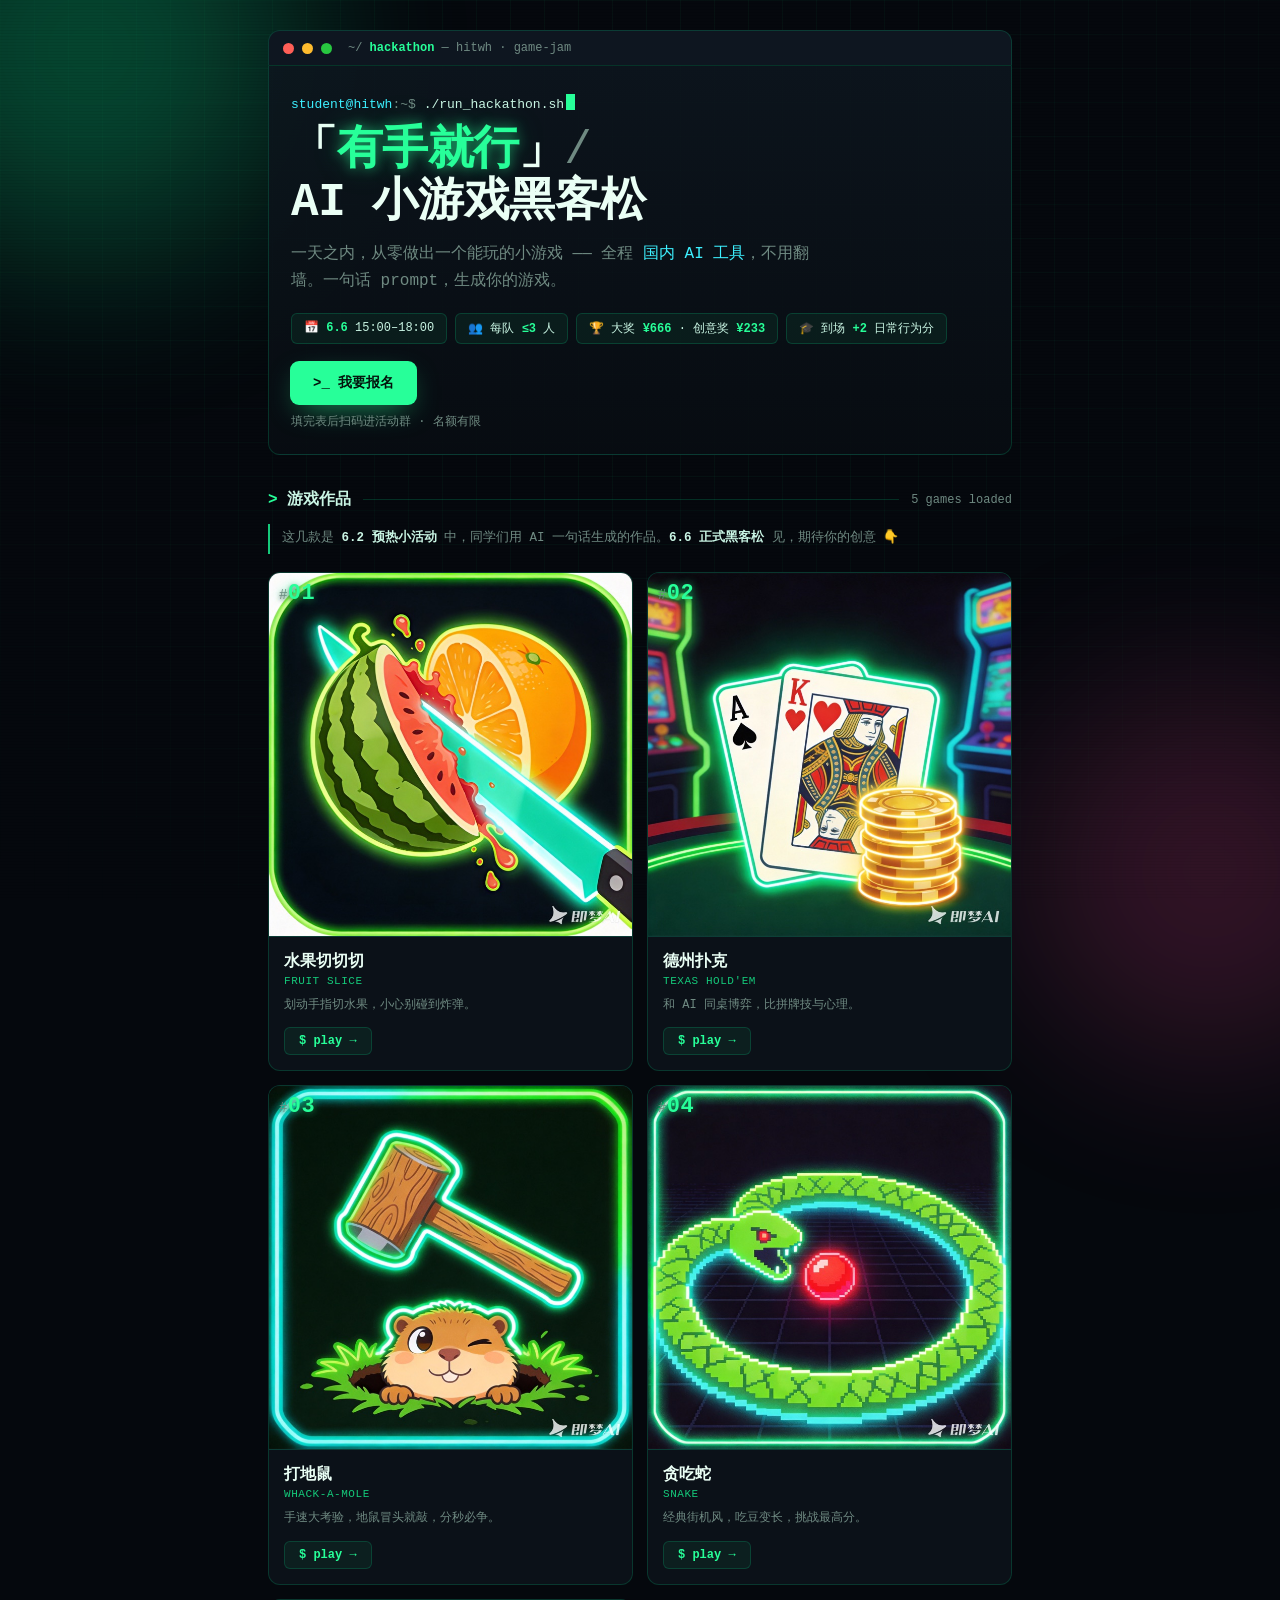
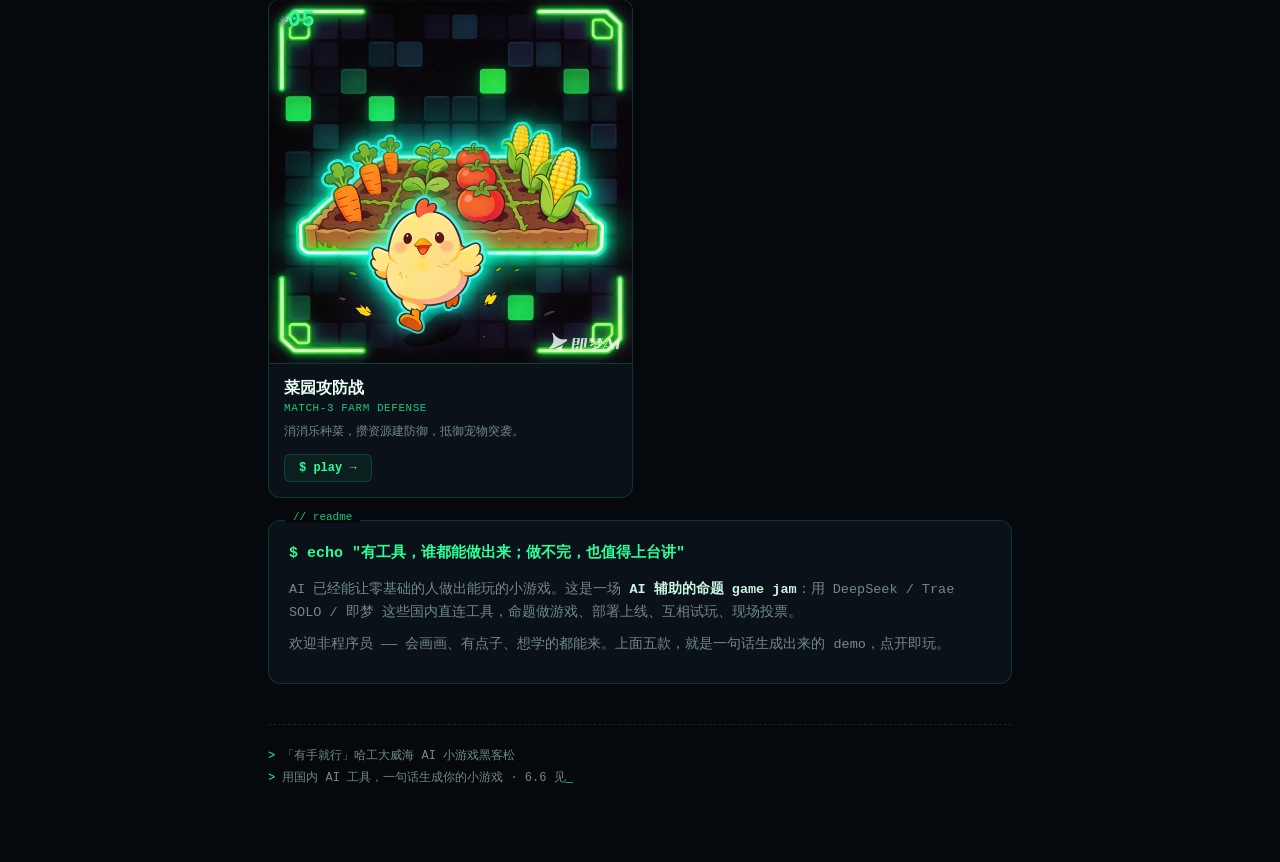
==== index.html @ 5b6db049 "有手就行 AI 小游戏黑客松 · 5 款作品导航页" ====
<!DOCTYPE html>
<html lang="zh-CN">
<head>
<meta charset="UTF-8">
<meta name="viewport" content="width=device-width, initial-scale=1.0, viewport-fit=cover">
<title>有手就行 · AI 小游戏黑客松</title>
<style>
  :root{
    --bg:#05080d;
    --panel:#0b1118;
    --panel-2:#0e1620;
    --line:rgba(0,255,160,.16);
    --green:#27ff99;
    --green-dim:#15c97a;
    --cyan:#3df0ff;
    --ink:#c9f5e4;
    --ink-soft:#6f8a82;
    --mono:"SF Mono",ui-monospace,"JetBrains Mono","Fira Code",Menlo,Consolas,"PingFang SC",monospace;
  }
  *{box-sizing:border-box;-webkit-tap-highlight-color:transparent}
  html,body{margin:0;padding:0}
  body{
    font-family:var(--mono);
    color:var(--ink);
    background:var(--bg);
    min-height:100vh;
    overflow-x:hidden;
    position:relative;
  }
  body::before{
    content:"";position:fixed;inset:0;z-index:0;pointer-events:none;
    background-image:
      linear-gradient(rgba(39,255,153,.05) 1px,transparent 1px),
      linear-gradient(90deg,rgba(39,255,153,.05) 1px,transparent 1px);
    background-size:34px 34px;
    mask-image:radial-gradient(circle at 50% 25%,#000 0%,rgba(0,0,0,.35) 70%,transparent 100%);
  }
  body::after{
    content:"";position:fixed;inset:0;z-index:0;pointer-events:none;
    background:repeating-linear-gradient(0deg,rgba(0,0,0,0) 0px,rgba(0,0,0,0) 2px,rgba(0,0,0,.18) 3px);
    opacity:.5;
  }
  .glow{position:fixed;border-radius:50%;filter:blur(90px);opacity:.25;z-index:0;pointer-events:none}
  .glow.g1{width:420px;height:420px;background:#0bff9a;top:-160px;left:-120px}
  .glow.g2{width:380px;height:380px;background:#ff4d9d;bottom:-160px;right:-120px;opacity:.18}

  .wrap{position:relative;z-index:1;max-width:780px;margin:0 auto;padding:30px 18px 70px}

  .term-top{
    display:flex;align-items:center;gap:8px;
    border:1px solid var(--line);border-bottom:none;
    background:var(--panel-2);border-radius:12px 12px 0 0;
    padding:10px 14px;font-size:12px;color:var(--ink-soft);
  }
  .dot{width:11px;height:11px;border-radius:50%}
  .dot.r{background:#ff5f57}.dot.y{background:#febc2e}.dot.g{background:#28c840}
  .term-top .path{margin-left:8px}
  .term-top .path b{color:var(--green)}

  header{
    border:1px solid var(--line);border-radius:0 0 12px 12px;
    background:linear-gradient(180deg,rgba(13,22,30,.9),rgba(8,13,18,.9));
    padding:28px 22px 24px;
  }
  .prompt{color:var(--ink-soft);font-size:13px;margin-bottom:14px}
  .prompt .u{color:var(--cyan)}
  .prompt .cmd{color:var(--ink)}
  .cursor{display:inline-block;width:9px;height:16px;background:var(--green);
    margin-left:2px;vertical-align:-2px;animation:blink 1s steps(1) infinite}
  @keyframes blink{50%{opacity:0}}

  h1{
    margin:.1em 0;font-size:clamp(26px,7.2vw,46px);line-height:1.12;font-weight:800;
    color:#eafff5;letter-spacing:-.01em;
  }
  h1 .em{color:var(--green);text-shadow:0 0 12px rgba(39,255,153,.55),0 0 30px rgba(39,255,153,.25)}
  h1 .br{color:var(--ink-soft);font-weight:400}
  .sub{font-size:clamp(13px,3.4vw,16px);color:var(--ink-soft);margin:12px 0 0;max-width:34em;line-height:1.7}
  .sub .hl{color:var(--cyan)}
  .meta-row{display:flex;flex-wrap:wrap;gap:8px;margin-top:18px}
  .chip{font-size:12px;color:var(--ink);background:rgba(39,255,153,.06);
    border:1px solid var(--line);padding:6px 12px;border-radius:6px}
  .chip b{color:var(--green)}

  /* signup CTA */
  .cta{
    display:inline-flex;align-items:center;gap:8px;margin-top:18px;text-decoration:none;
    font-size:14px;font-weight:800;color:#04130c;
    background:var(--green);padding:12px 22px;border-radius:8px;
    box-shadow:0 0 0 1px var(--green),0 10px 30px -10px rgba(39,255,153,.7);
    transition:transform .14s ease,box-shadow .14s ease;
  }
  .cta:active{transform:scale(.97)}
  .cta:hover{box-shadow:0 0 0 1px var(--green),0 14px 38px -10px rgba(39,255,153,.9)}
  .cta .arr{font-weight:900}
  .cta-note{margin-top:9px;font-size:12px;color:var(--ink-soft)}

  .note{
    margin-top:14px;font-size:12.5px;color:var(--ink-soft);line-height:1.7;
    border-left:2px solid var(--green-dim);padding:4px 0 4px 12px;
  }
  .note b{color:var(--ink)}

  .sect{display:flex;align-items:center;gap:12px;margin:34px 0 4px}
  .sect h2{margin:0;font-size:16px;color:var(--ink);font-weight:700;white-space:nowrap}
  .sect h2 .c{color:var(--green)}
  .sect .ln{flex:1;height:1px;background:var(--line)}
  .sect .n{font-size:12px;color:var(--ink-soft)}

  .grid{display:grid;grid-template-columns:repeat(2,1fr);gap:14px;margin-top:18px}

  .game{
    position:relative;display:flex;flex-direction:column;text-decoration:none;
    color:var(--ink);background:var(--panel);overflow:hidden;
    border:1px solid var(--line);border-radius:12px;
    transition:transform .16s ease,border-color .16s ease,box-shadow .16s ease;
  }
  .game:active{transform:scale(.975)}
  .game:hover{transform:translateY(-3px);border-color:var(--green);
    box-shadow:0 0 0 1px var(--green),0 16px 40px -18px rgba(39,255,153,.5)}

  /* cover image area — emoji fallback shows if image missing/failed */
  .cover{
    position:relative;width:100%;overflow:hidden;
    background:radial-gradient(circle at 50% 40%,rgba(39,255,153,.10),rgba(8,13,18,0) 70%),var(--panel-2);
    border-bottom:1px solid var(--line);
  }
  .cover::before{content:"";display:block;padding-top:100%} /* 强制 1:1 正方形 */
  .cover img{position:absolute;inset:0;width:100%;height:100%;object-fit:cover;z-index:1}
  .cover .ico{position:absolute;inset:0;display:flex;align-items:center;justify-content:center;
    font-size:56px;filter:drop-shadow(0 0 14px rgba(39,255,153,.4));z-index:0}
  .num{
    position:absolute;top:8px;left:10px;z-index:2;
    font-size:22px;font-weight:800;color:var(--green);
    text-shadow:0 0 8px rgba(39,255,153,.7),0 2px 4px rgba(0,0,0,.6);
    letter-spacing:.02em;
  }
  .num .h{color:var(--ink-soft);font-weight:400;font-size:14px}

  .body{padding:14px 15px 15px;display:flex;flex-direction:column;flex:1}
  .game h3{margin:0;font-size:16px;font-weight:800;color:#eafff5}
  .game .en{font-size:11px;color:var(--green-dim);margin-top:3px;letter-spacing:.05em;text-transform:uppercase}
  .game .desc{font-size:12px;color:var(--ink-soft);margin-top:9px;line-height:1.55;flex:1}
  .game .play{
    margin-top:13px;align-self:flex-start;font-size:12px;font-weight:700;
    color:var(--green);padding:6px 14px;border-radius:6px;
    border:1px solid var(--line);background:rgba(39,255,153,.06);
    transition:background .16s,color .16s;
  }
  .game:hover .play{background:var(--green);color:#04130c}

  .intro{
    margin-top:22px;border:1px solid var(--line);border-radius:12px;
    background:var(--panel);padding:20px 20px 18px;position:relative;
  }
  .intro::before{content:"// readme";position:absolute;top:-10px;left:16px;
    background:var(--bg);padding:0 8px;font-size:11px;color:var(--green-dim)}
  .intro .slogan{color:var(--green);font-weight:700;font-size:15px;margin:0 0 10px}
  .intro p{margin:8px 0;color:var(--ink-soft);font-size:13.5px;line-height:1.75}
  .intro b{color:var(--ink)}

  footer{margin-top:40px;border-top:1px dashed var(--line);padding-top:20px;
    font-size:12px;color:var(--ink-soft);line-height:1.9}
  footer .hl{color:var(--green)}
  footer .blink{animation:blink 1.1s steps(1) infinite;color:var(--green)}
</style>
</head>
<body>
  <div class="glow g1"></div><div class="glow g2"></div>

  <div class="wrap">
    <div class="term-top">
      <span class="dot r"></span><span class="dot y"></span><span class="dot g"></span>
      <span class="path">~/ <b>hackathon</b> — hitwh · game-jam</span>
    </div>

    <header>
      <div class="prompt"><span class="u">student@hitwh</span>:~$ <span class="cmd">./run_hackathon.sh</span><span class="cursor"></span></div>
      <h1>「<span class="em">有手就行</span>」<span class="br">/</span><br>AI 小游戏黑客松</h1>
      <p class="sub">一天之内，从零做出一个能玩的小游戏 —— 全程 <span class="hl">国内 AI 工具</span>，不用翻墙。一句话 prompt，生成你的游戏。</p>
      <div class="meta-row">
        <span class="chip">📅 <b>6.6</b> 15:00–18:00</span>
        <span class="chip">👥 每队 <b>≤3</b> 人</span>
        <span class="chip">🏆 大奖 <b>¥666</b> · 创意奖 <b>¥233</b></span>
        <span class="chip">🎓 到场 <b>+2</b> 日常行为分</span>
      </div>
      <a class="cta" href="https://my.feishu.cn/share/base/form/shrcnCNdy2OO7LgJkM5HDnwHRce" target="_blank" rel="noopener">
        <span class="arr">&gt;_</span> 我要报名
      </a>
      <div class="cta-note">填完表后扫码进活动群 · 名额有限</div>
    </header>

    <div class="sect">
      <h2><span class="c">&gt;</span> 游戏作品</h2>
      <div class="ln"></div>
      <span class="n">5 games loaded</span>
    </div>

    <div class="note">这几款是 <b>6.2 预热小活动</b> 中，同学们用 AI 一句话生成的作品。<b>6.6 正式黑客松</b> 见，期待你的创意 👇</div>

    <div class="grid">
      <a class="game" href="水果忍者.html">
        <div class="cover"><span class="num"><span class="h">#</span>01</span><span class="ico">🍉</span><img src="cover/01.jpg" alt="" loading="lazy" onerror="this.remove()"></div>
        <div class="body">
          <h3>水果切切切</h3><div class="en">Fruit Slice</div>
          <div class="desc">划动手指切水果，小心别碰到炸弹。</div>
          <span class="play">$ play →</span>
        </div>
      </a>

      <a class="game" href="德州扑克.html">
        <div class="cover"><span class="num"><span class="h">#</span>02</span><span class="ico">🃏</span><img src="cover/02.jpg" alt="" loading="lazy" onerror="this.remove()"></div>
        <div class="body">
          <h3>德州扑克</h3><div class="en">Texas Hold'em</div>
          <div class="desc">和 AI 同桌博弈，比拼牌技与心理。</div>
          <span class="play">$ play →</span>
        </div>
      </a>

      <a class="game" href="打地鼠.html">
        <div class="cover"><span class="num"><span class="h">#</span>03</span><span class="ico">🔨</span><img src="cover/03.jpg" alt="" loading="lazy" onerror="this.remove()"></div>
        <div class="body">
          <h3>打地鼠</h3><div class="en">Whack-a-Mole</div>
          <div class="desc">手速大考验，地鼠冒头就敲，分秒必争。</div>
          <span class="play">$ play →</span>
        </div>
      </a>

      <a class="game" href="贪吃蛇.html">
        <div class="cover"><span class="num"><span class="h">#</span>04</span><span class="ico">🐍</span><img src="cover/04.jpg" alt="" loading="lazy" onerror="this.remove()"></div>
        <div class="body">
          <h3>贪吃蛇</h3><div class="en">Snake</div>
          <div class="desc">经典街机风，吃豆变长，挑战最高分。</div>
          <span class="play">$ play →</span>
        </div>
      </a>

      <a class="game" href="种菜消消乐.html">
        <div class="cover"><span class="num"><span class="h">#</span>05</span><span class="ico">🥕</span><img src="cover/05.jpg" alt="" loading="lazy" onerror="this.remove()"></div>
        <div class="body">
          <h3>菜园攻防战</h3><div class="en">Match-3 Farm Defense</div>
          <div class="desc">消消乐种菜，攒资源建防御，抵御宠物突袭。</div>
          <span class="play">$ play →</span>
        </div>
      </a>
    </div>

    <div class="intro">
      <p class="slogan">$ echo "有工具，谁都能做出来；做不完，也值得上台讲"</p>
      <p>AI 已经能让零基础的人做出能玩的小游戏。这是一场 <b>AI 辅助的命题 game jam</b>：用 DeepSeek / Trae SOLO / 即梦 这些国内直连工具，命题做游戏、部署上线、互相试玩、现场投票。</p>
      <p>欢迎非程序员 —— 会画画、有点子、想学的都能来。上面五款，就是一句话生成出来的 demo，点开即玩。</p>
    </div>

    <footer>
      <div><span class="hl">&gt;</span> 「有手就行」哈工大威海 AI 小游戏黑客松</div>
      <div><span class="hl">&gt;</span> 用国内 AI 工具，一句话生成你的小游戏 · 6.6 见<span class="blink">_</span></div>
    </footer>
  </div>
</body>
</html>
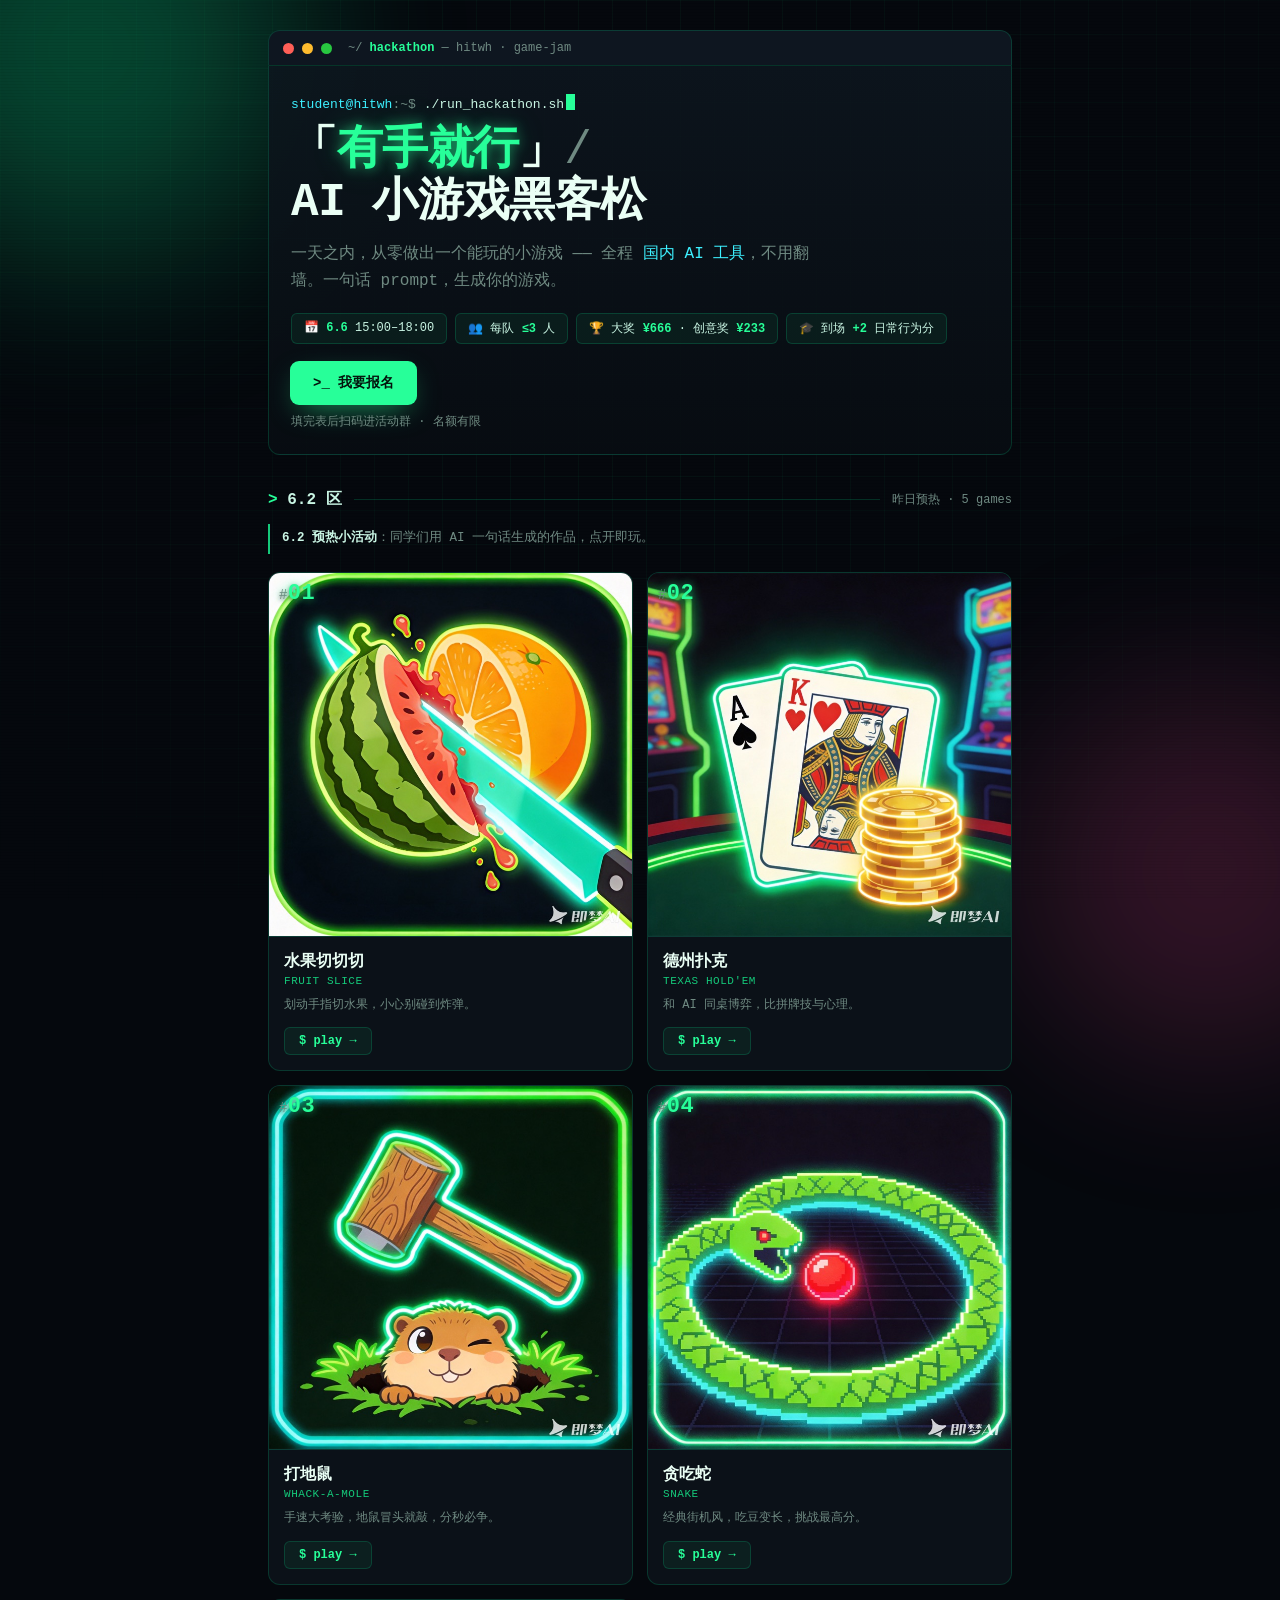
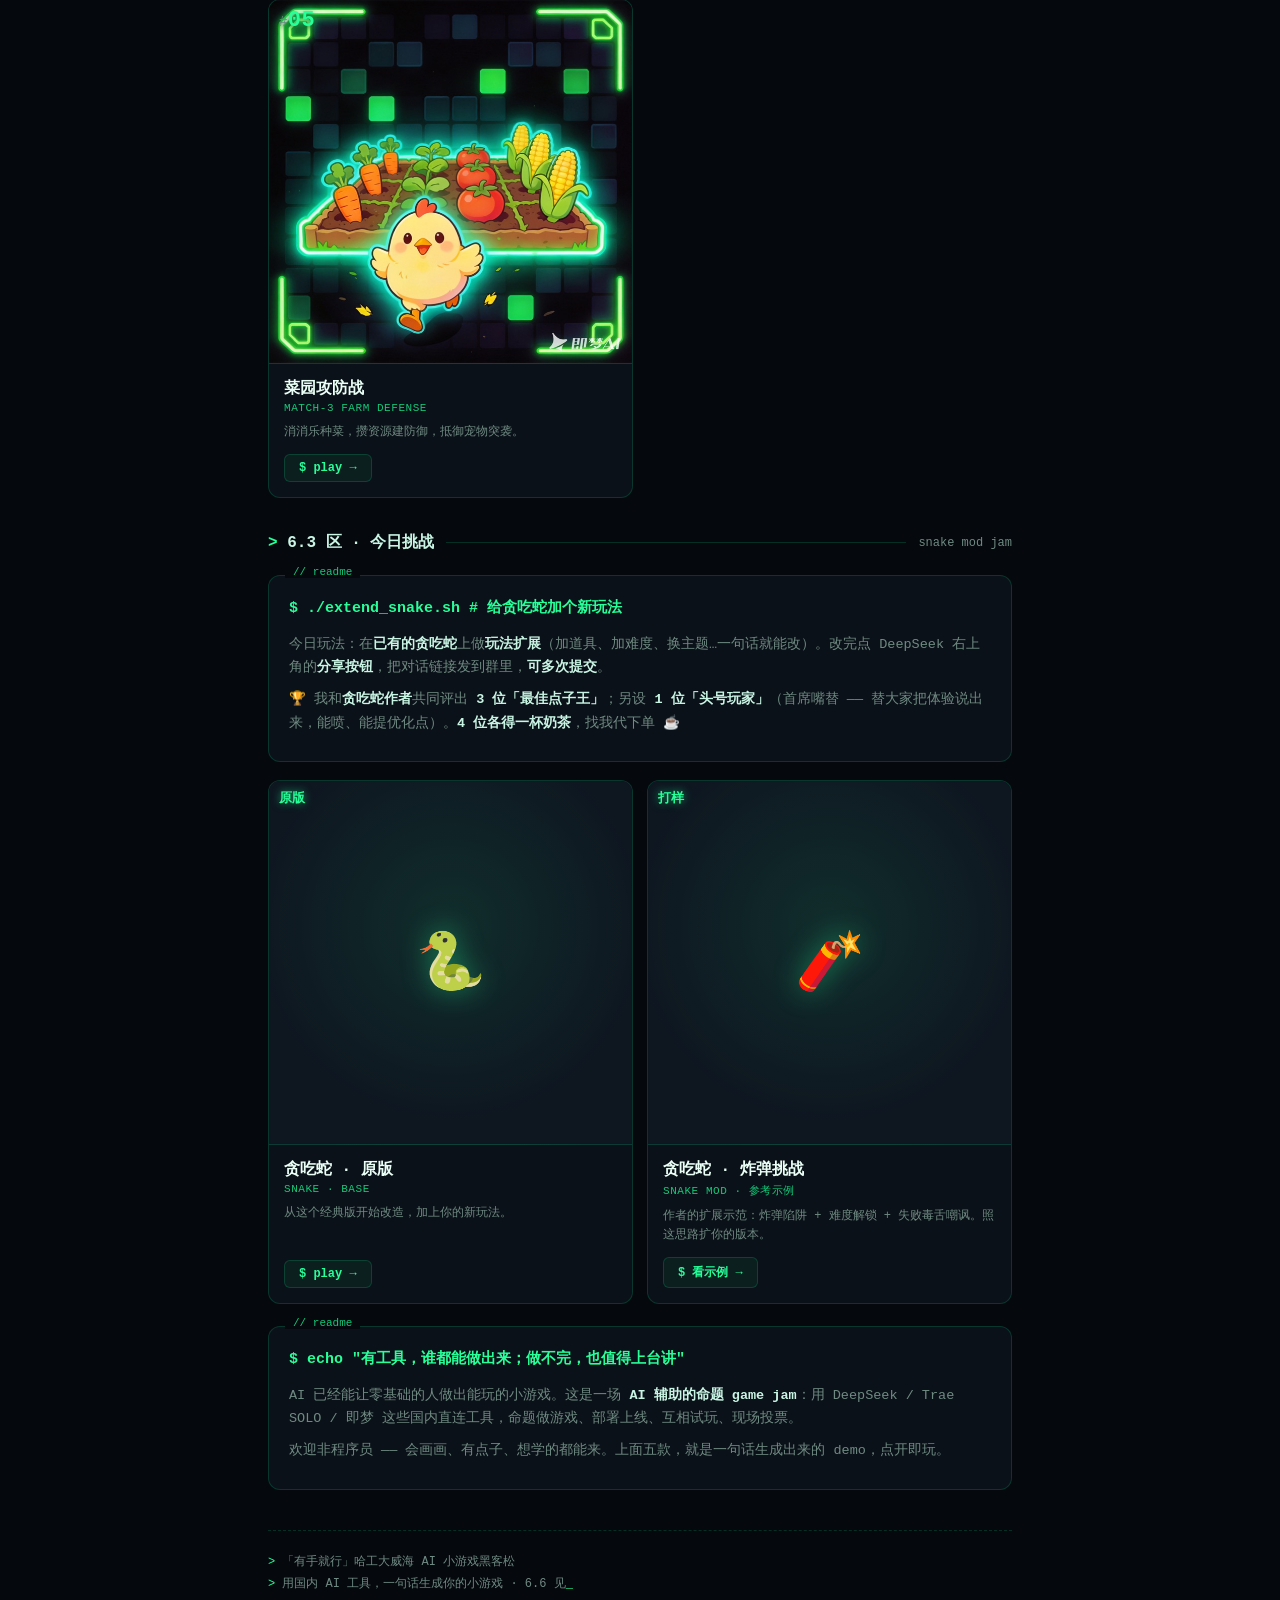
==== commit e1149eb6: "页面分 6.2/6.3 区；6.3 加贪吃蛇扩展挑战玩法与奖励；炸弹版输入缓冲修复" ====
--- a/index.html
+++ b/index.html
@@ -191,12 +191,12 @@
     </header>
 
     <div class="sect">
-      <h2><span class="c">&gt;</span> 游戏作品</h2>
+      <h2><span class="c">&gt;</span> 6.2 区</h2>
       <div class="ln"></div>
-      <span class="n">5 games loaded</span>
-    </div>
-
-    <div class="note">这几款是 <b>6.2 预热小活动</b> 中，同学们用 AI 一句话生成的作品。<b>6.6 正式黑客松</b> 见，期待你的创意 👇</div>
+      <span class="n">昨日预热 · 5 games</span>
+    </div>
+
+    <div class="note"><b>6.2 预热小活动</b>：同学们用 AI 一句话生成的作品，点开即玩。</div>
 
     <div class="grid">
       <a class="game" href="水果忍者.html">
@@ -241,6 +241,38 @@
           <h3>菜园攻防战</h3><div class="en">Match-3 Farm Defense</div>
           <div class="desc">消消乐种菜，攒资源建防御，抵御宠物突袭。</div>
           <span class="play">$ play →</span>
+        </div>
+      </a>
+    </div>
+
+    <div class="sect">
+      <h2><span class="c">&gt;</span> 6.3 区 · 今日挑战</h2>
+      <div class="ln"></div>
+      <span class="n">snake mod jam</span>
+    </div>
+
+    <div class="intro">
+      <p class="slogan">$ ./extend_snake.sh  # 给贪吃蛇加个新玩法</p>
+      <p>今日玩法：在<b>已有的贪吃蛇</b>上做<b>玩法扩展</b>（加道具、加难度、换主题…一句话就能改）。改完点 DeepSeek 右上角的<b>分享按钮</b>，把对话链接发到群里，<b>可多次提交</b>。</p>
+      <p>🏆 我和<b>贪吃蛇作者</b>共同评出 <b>3 位「最佳点子王」</b>；另设 <b>1 位「头号玩家」</b>（首席嘴替 —— 替大家把体验说出来，能喷、能提优化点）。<b>4 位各得一杯奶茶</b>，找我代下单 ☕</p>
+    </div>
+
+    <div class="grid">
+      <a class="game" href="贪吃蛇.html">
+        <div class="cover"><span class="num" style="font-size:13px">原版</span><span class="ico">🐍</span></div>
+        <div class="body">
+          <h3>贪吃蛇 · 原版</h3><div class="en">Snake · base</div>
+          <div class="desc">从这个经典版开始改造，加上你的新玩法。</div>
+          <span class="play">$ play →</span>
+        </div>
+      </a>
+
+      <a class="game" href="贪吃蛇-sunye-1.html">
+        <div class="cover"><span class="num" style="font-size:13px">打样</span><span class="ico">🧨</span></div>
+        <div class="body">
+          <h3>贪吃蛇 · 炸弹挑战</h3><div class="en">Snake Mod · 参考示例</div>
+          <div class="desc">作者的扩展示范：炸弹陷阱 + 难度解锁 + 失败毒舌嘲讽。照这思路扩你的版本。</div>
+          <span class="play">$ 看示例 →</span>
         </div>
       </a>
     </div>
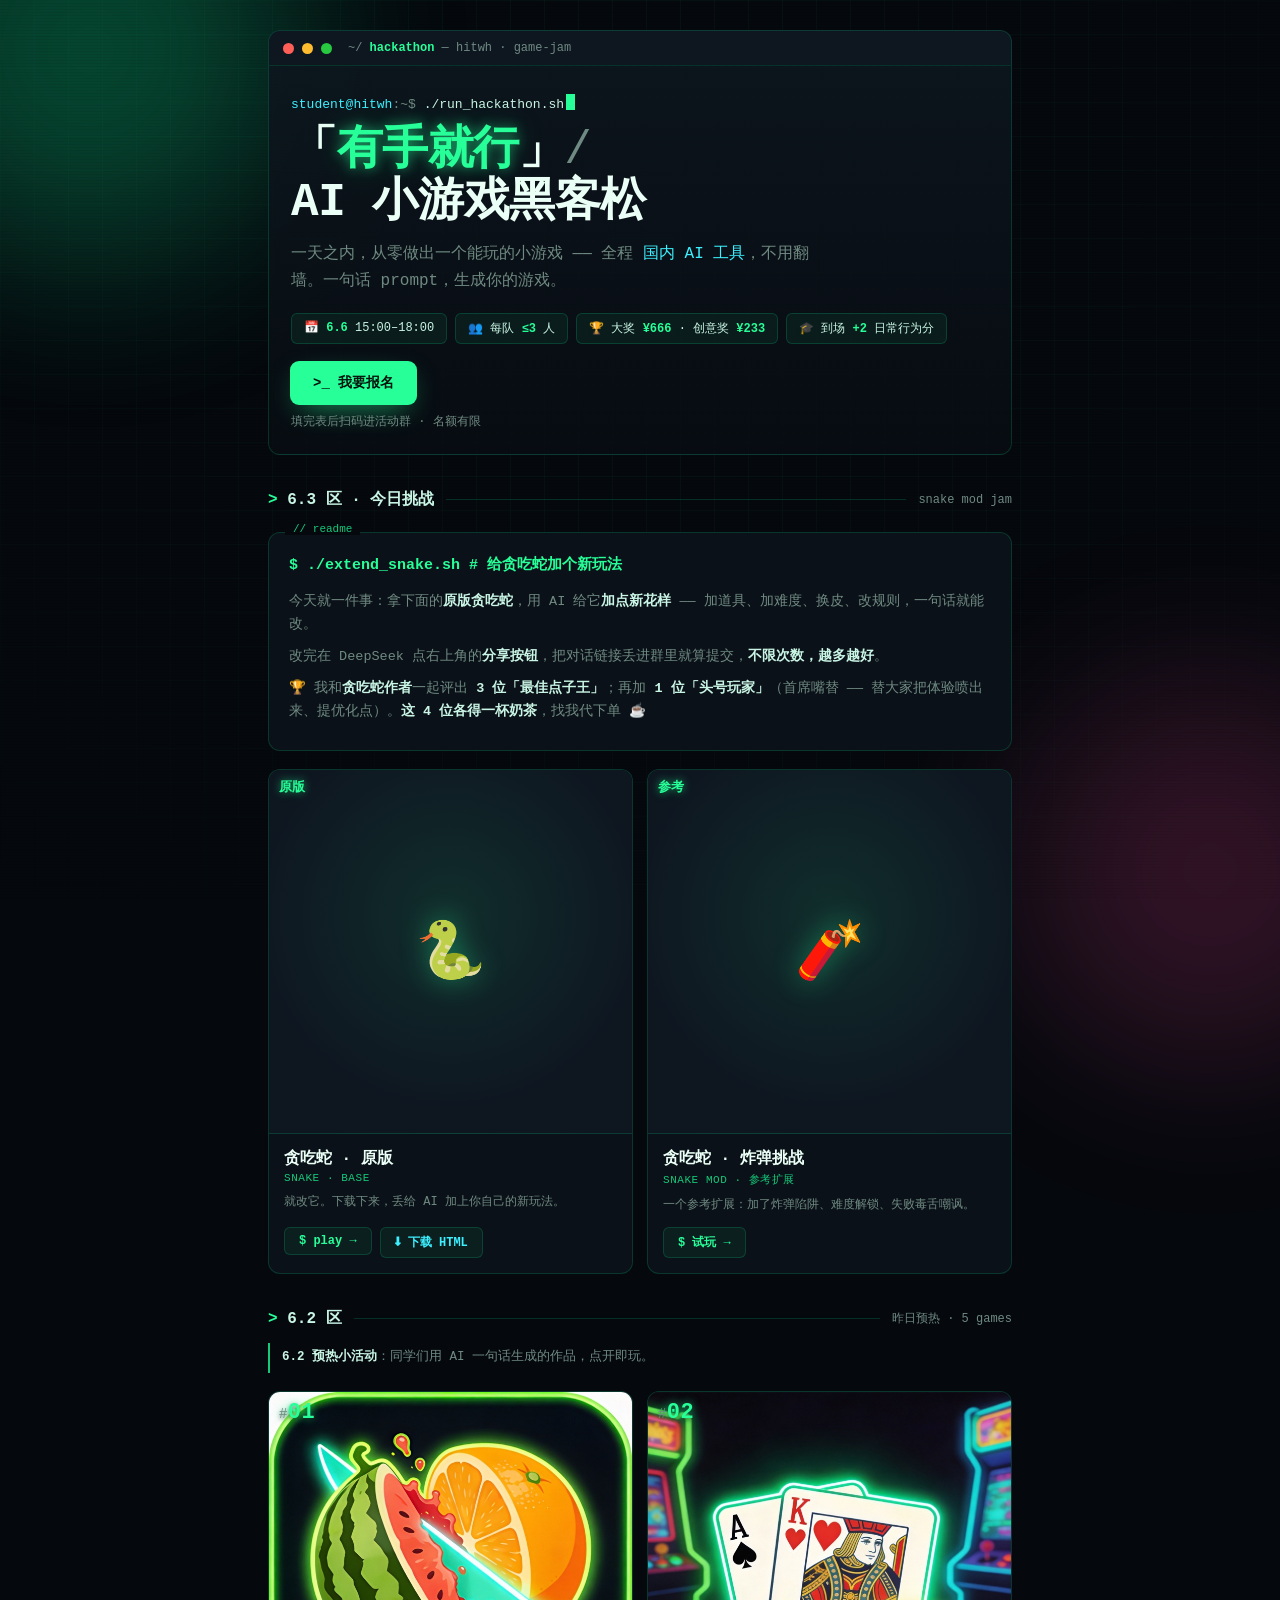
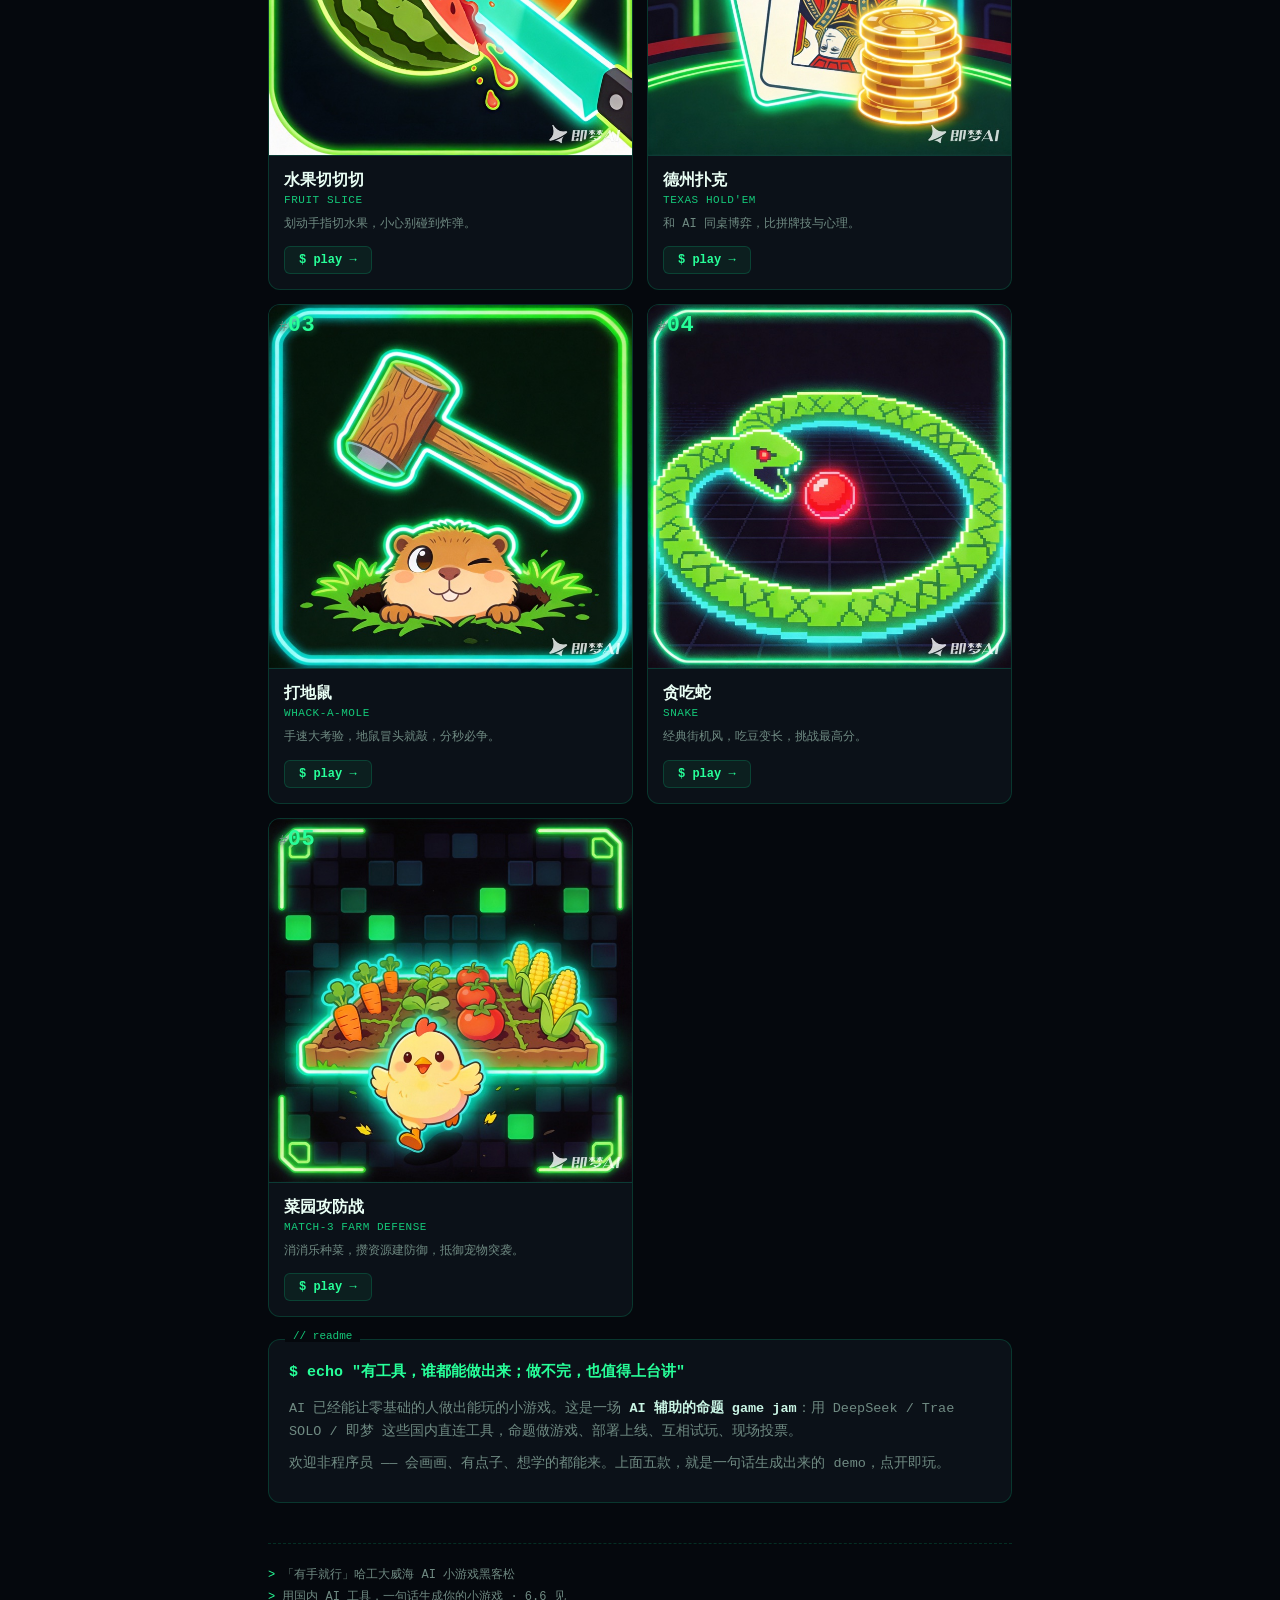
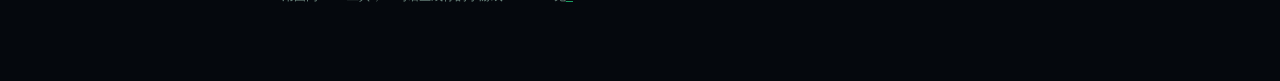
==== commit e21ecdf8: "页面: 6.3区置顶; 原版加下载HTML按钮; 炸弹版文案改为参考扩展; 优化今日挑战文案" ====
--- a/index.html
+++ b/index.html
@@ -148,6 +148,10 @@
     transition:background .16s,color .16s;
   }
   .game:hover .play{background:var(--green);color:#04130c}
+  .actions{display:flex;gap:8px;flex-wrap:wrap;margin-top:13px}
+  .actions .play{margin-top:0}
+  .play.alt{color:var(--cyan);cursor:pointer}
+  .game:hover .play.alt{background:var(--cyan);color:#04130c}
 
   .intro{
     margin-top:22px;border:1px solid var(--line);border-radius:12px;
@@ -191,6 +195,42 @@
     </header>
 
     <div class="sect">
+      <h2><span class="c">&gt;</span> 6.3 区 · 今日挑战</h2>
+      <div class="ln"></div>
+      <span class="n">snake mod jam</span>
+    </div>
+
+    <div class="intro">
+      <p class="slogan">$ ./extend_snake.sh  # 给贪吃蛇加个新玩法</p>
+      <p>今天就一件事：拿下面的<b>原版贪吃蛇</b>，用 AI 给它<b>加点新花样</b> —— 加道具、加难度、换皮、改规则，一句话就能改。</p>
+      <p>改完在 DeepSeek 点右上角的<b>分享按钮</b>，把对话链接丢进群里就算提交，<b>不限次数，越多越好</b>。</p>
+      <p>🏆 我和<b>贪吃蛇作者</b>一起评出 <b>3 位「最佳点子王」</b>；再加 <b>1 位「头号玩家」</b>（首席嘴替 —— 替大家把体验喷出来、提优化点）。<b>这 4 位各得一杯奶茶</b>，找我代下单 ☕</p>
+    </div>
+
+    <div class="grid">
+      <a class="game" href="贪吃蛇.html">
+        <div class="cover"><span class="num" style="font-size:13px">原版</span><span class="ico">🐍</span></div>
+        <div class="body">
+          <h3>贪吃蛇 · 原版</h3><div class="en">Snake · base</div>
+          <div class="desc">就改它。下载下来，丢给 AI 加上你自己的新玩法。</div>
+          <div class="actions">
+            <span class="play">$ play →</span>
+            <span class="play alt" onclick="event.preventDefault();event.stopPropagation();var a=document.createElement('a');a.href='贪吃蛇.html';a.download='贪吃蛇.html';document.body.appendChild(a);a.click();a.remove();">⬇ 下载 HTML</span>
+          </div>
+        </div>
+      </a>
+
+      <a class="game" href="贪吃蛇-sunye-1.html">
+        <div class="cover"><span class="num" style="font-size:13px">参考</span><span class="ico">🧨</span></div>
+        <div class="body">
+          <h3>贪吃蛇 · 炸弹挑战</h3><div class="en">Snake Mod · 参考扩展</div>
+          <div class="desc">一个参考扩展：加了炸弹陷阱、难度解锁、失败毒舌嘲讽。</div>
+          <span class="play">$ 试玩 →</span>
+        </div>
+      </a>
+    </div>
+
+    <div class="sect">
       <h2><span class="c">&gt;</span> 6.2 区</h2>
       <div class="ln"></div>
       <span class="n">昨日预热 · 5 games</span>
@@ -241,38 +281,6 @@
           <h3>菜园攻防战</h3><div class="en">Match-3 Farm Defense</div>
           <div class="desc">消消乐种菜，攒资源建防御，抵御宠物突袭。</div>
           <span class="play">$ play →</span>
-        </div>
-      </a>
-    </div>
-
-    <div class="sect">
-      <h2><span class="c">&gt;</span> 6.3 区 · 今日挑战</h2>
-      <div class="ln"></div>
-      <span class="n">snake mod jam</span>
-    </div>
-
-    <div class="intro">
-      <p class="slogan">$ ./extend_snake.sh  # 给贪吃蛇加个新玩法</p>
-      <p>今日玩法：在<b>已有的贪吃蛇</b>上做<b>玩法扩展</b>（加道具、加难度、换主题…一句话就能改）。改完点 DeepSeek 右上角的<b>分享按钮</b>，把对话链接发到群里，<b>可多次提交</b>。</p>
-      <p>🏆 我和<b>贪吃蛇作者</b>共同评出 <b>3 位「最佳点子王」</b>；另设 <b>1 位「头号玩家」</b>（首席嘴替 —— 替大家把体验说出来，能喷、能提优化点）。<b>4 位各得一杯奶茶</b>，找我代下单 ☕</p>
-    </div>
-
-    <div class="grid">
-      <a class="game" href="贪吃蛇.html">
-        <div class="cover"><span class="num" style="font-size:13px">原版</span><span class="ico">🐍</span></div>
-        <div class="body">
-          <h3>贪吃蛇 · 原版</h3><div class="en">Snake · base</div>
-          <div class="desc">从这个经典版开始改造，加上你的新玩法。</div>
-          <span class="play">$ play →</span>
-        </div>
-      </a>
-
-      <a class="game" href="贪吃蛇-sunye-1.html">
-        <div class="cover"><span class="num" style="font-size:13px">打样</span><span class="ico">🧨</span></div>
-        <div class="body">
-          <h3>贪吃蛇 · 炸弹挑战</h3><div class="en">Snake Mod · 参考示例</div>
-          <div class="desc">作者的扩展示范：炸弹陷阱 + 难度解锁 + 失败毒舌嘲讽。照这思路扩你的版本。</div>
-          <span class="play">$ 看示例 →</span>
         </div>
       </a>
     </div>
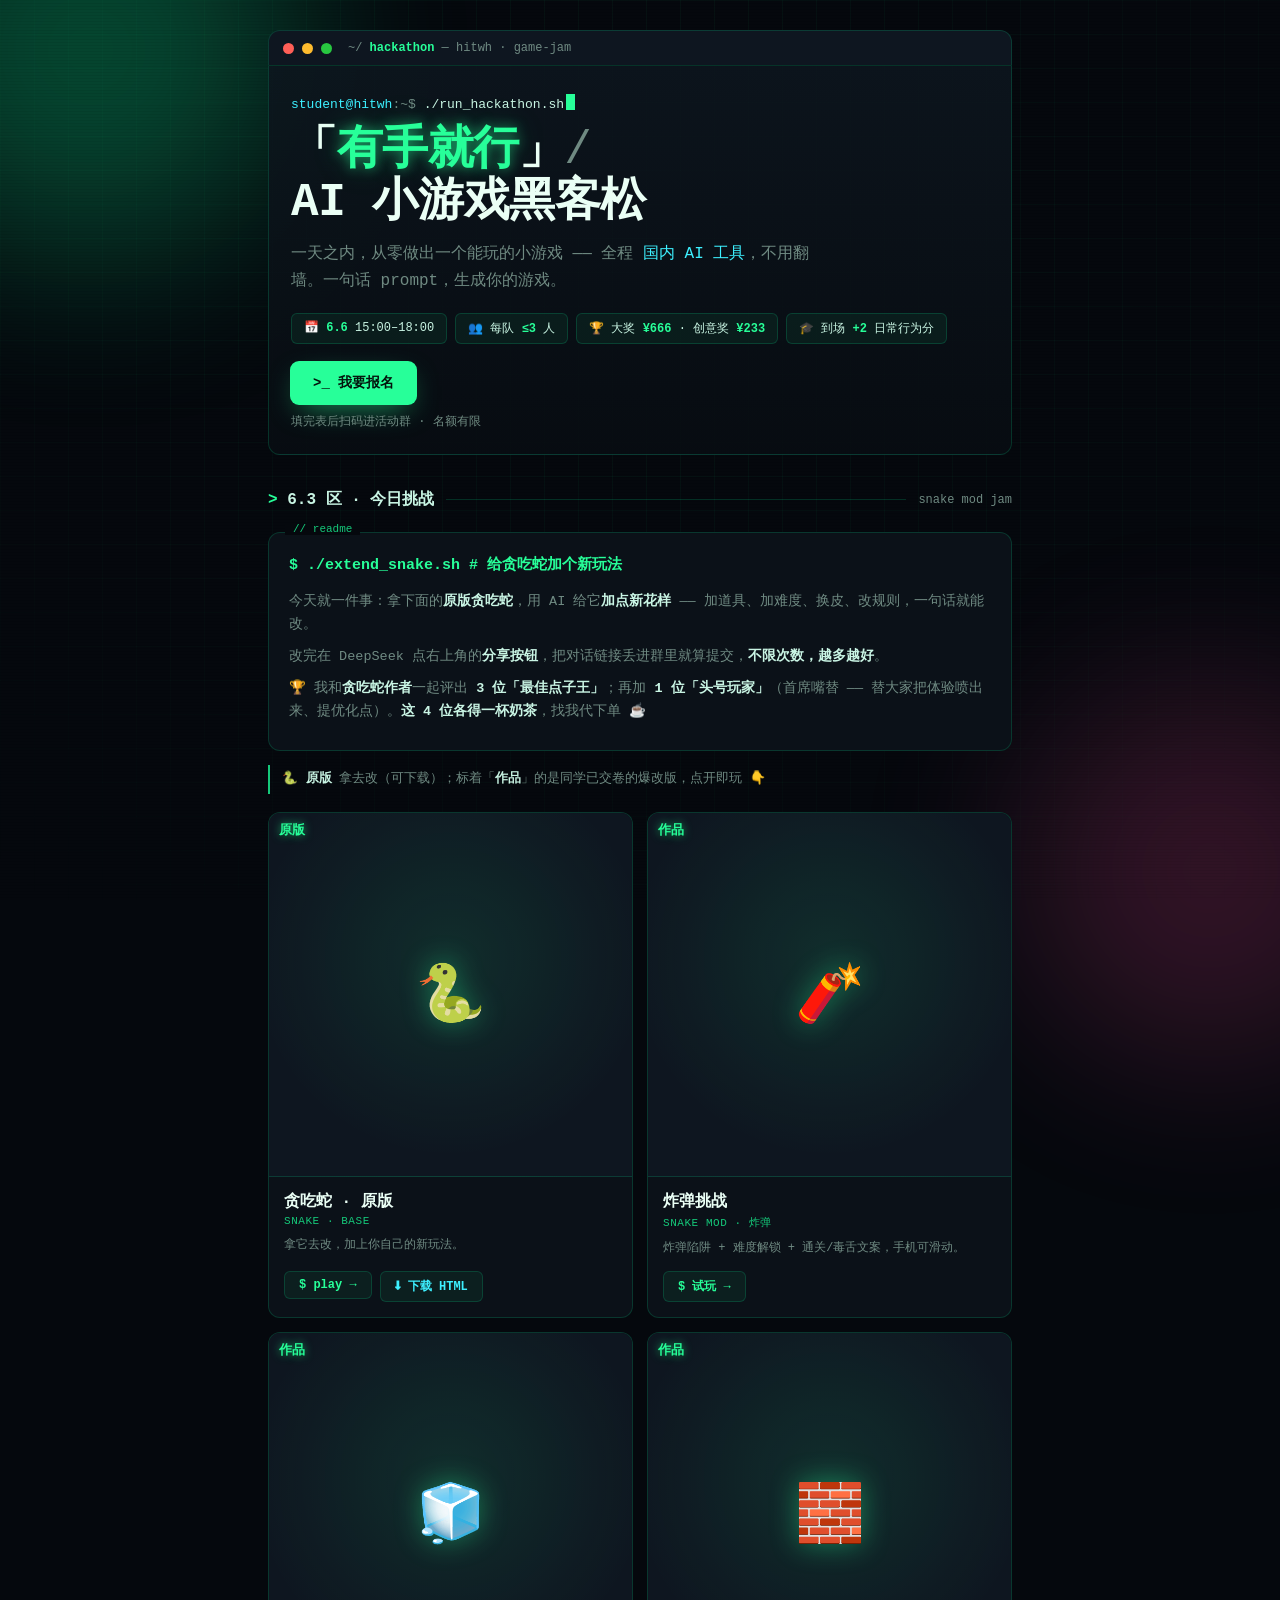
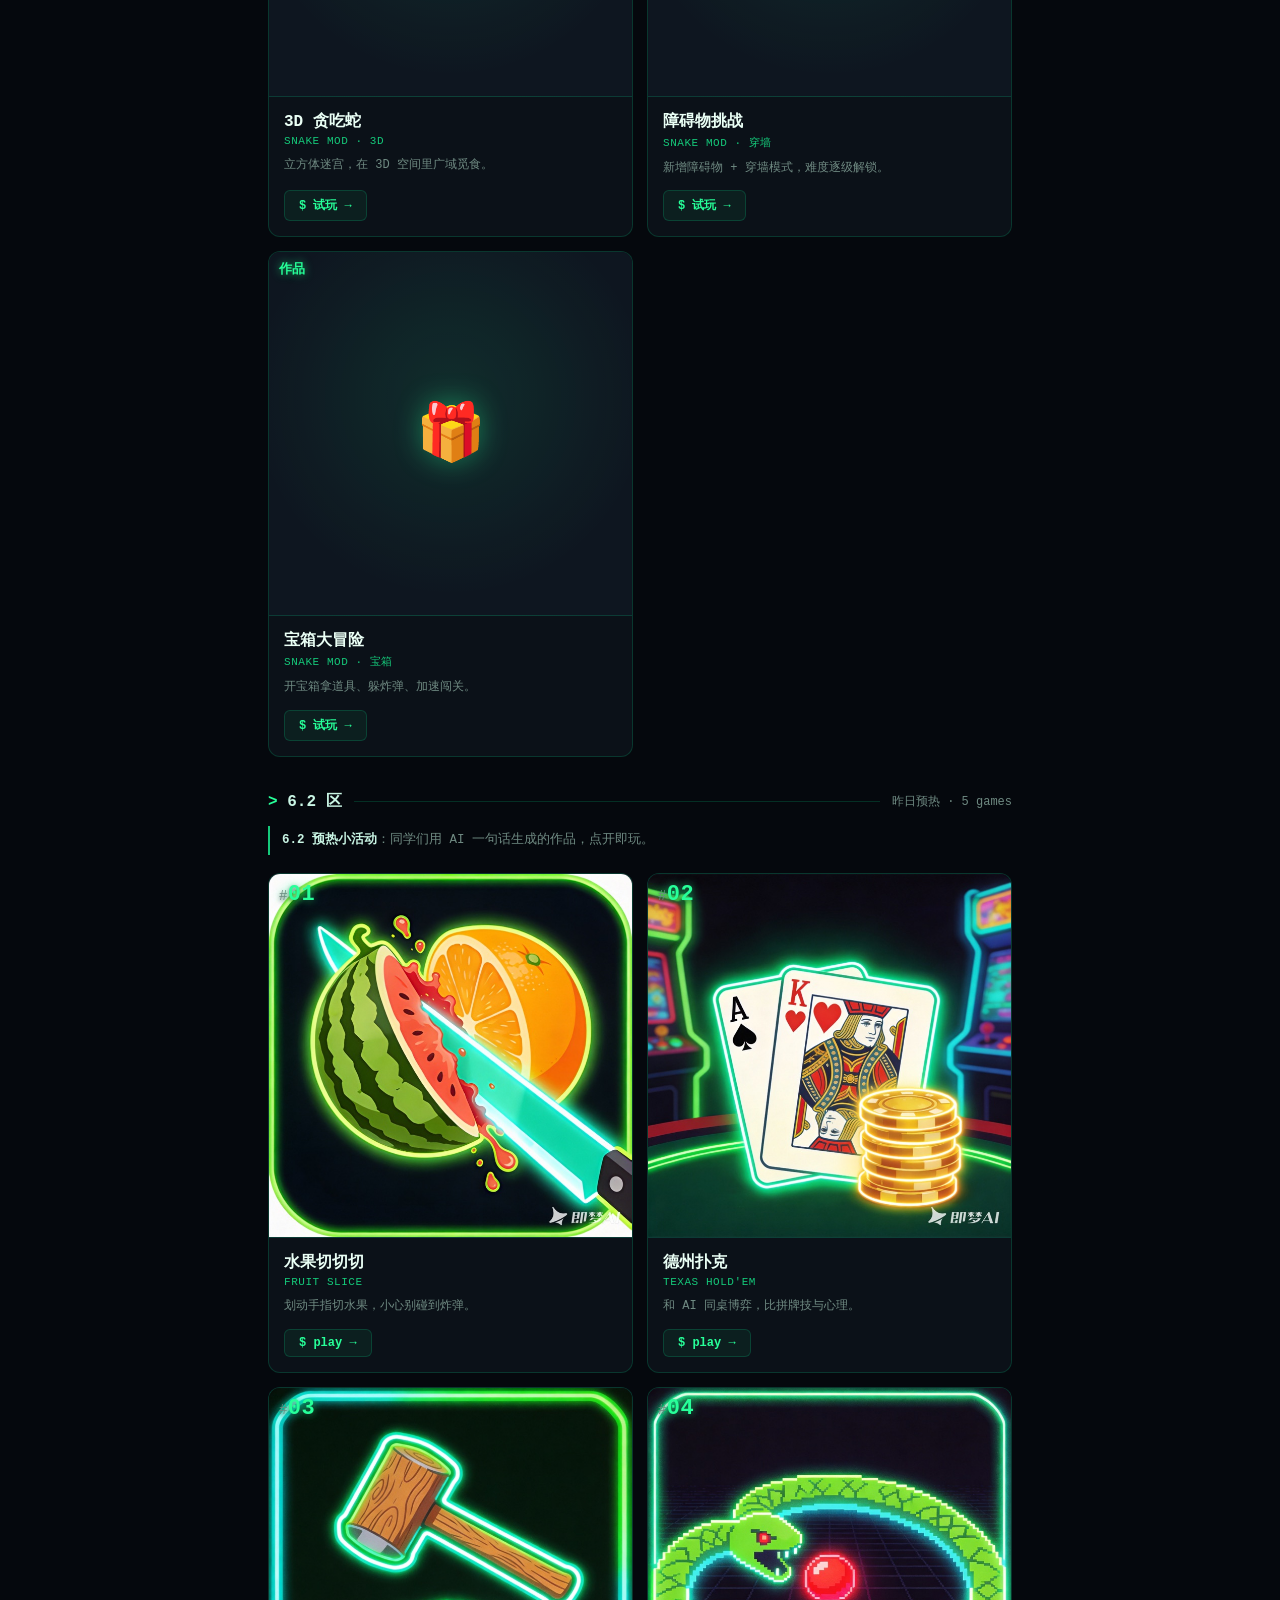
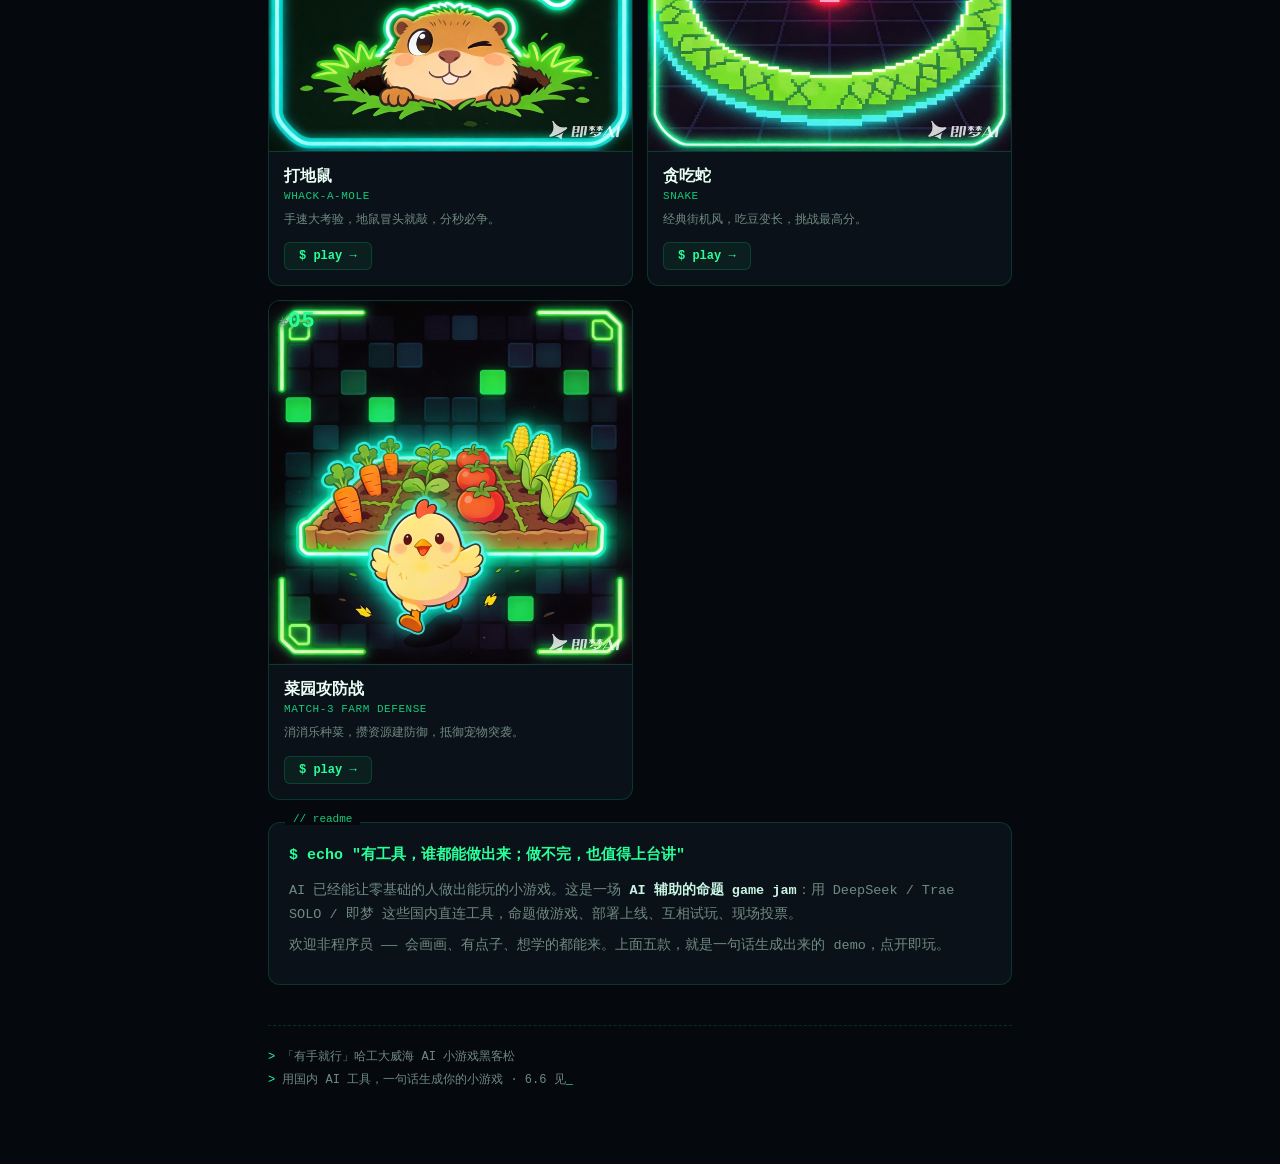
==== commit 207e776e: "重构: 目录拆分 6.2/ 6.3/ 子文件夹; 新增 3 个贪吃蛇爆改作品(3D/障碍物/宝箱)+sunye炸弹版增强(滑动/方向键/配色/通关文案/分等级最高分); 6.3区今日挑战" ====
--- a/index.html
+++ b/index.html
@@ -207,24 +207,53 @@
       <p>🏆 我和<b>贪吃蛇作者</b>一起评出 <b>3 位「最佳点子王」</b>；再加 <b>1 位「头号玩家」</b>（首席嘴替 —— 替大家把体验喷出来、提优化点）。<b>这 4 位各得一杯奶茶</b>，找我代下单 ☕</p>
     </div>
 
+    <div class="note">🐍 <b>原版</b> 拿去改（可下载）；标着「<b>作品</b>」的是同学已交卷的爆改版，点开即玩 👇</div>
+
     <div class="grid">
-      <a class="game" href="贪吃蛇.html">
+      <a class="game" href="6.2/贪吃蛇.html">
         <div class="cover"><span class="num" style="font-size:13px">原版</span><span class="ico">🐍</span></div>
         <div class="body">
           <h3>贪吃蛇 · 原版</h3><div class="en">Snake · base</div>
-          <div class="desc">就改它。下载下来，丢给 AI 加上你自己的新玩法。</div>
+          <div class="desc">拿它去改，加上你自己的新玩法。</div>
           <div class="actions">
             <span class="play">$ play →</span>
-            <span class="play alt" onclick="event.preventDefault();event.stopPropagation();var a=document.createElement('a');a.href='贪吃蛇.html';a.download='贪吃蛇.html';document.body.appendChild(a);a.click();a.remove();">⬇ 下载 HTML</span>
+            <span class="play alt" onclick="event.preventDefault();event.stopPropagation();var a=document.createElement('a');a.href='6.2/贪吃蛇.html';a.download='贪吃蛇.html';document.body.appendChild(a);a.click();a.remove();">⬇ 下载 HTML</span>
           </div>
         </div>
       </a>
 
-      <a class="game" href="贪吃蛇-sunye-1.html">
-        <div class="cover"><span class="num" style="font-size:13px">参考</span><span class="ico">🧨</span></div>
-        <div class="body">
-          <h3>贪吃蛇 · 炸弹挑战</h3><div class="en">Snake Mod · 参考扩展</div>
-          <div class="desc">一个参考扩展：加了炸弹陷阱、难度解锁、失败毒舌嘲讽。</div>
+      <a class="game" href="6.3/贪吃蛇-sunye-1.html">
+        <div class="cover"><span class="num" style="font-size:13px">作品</span><span class="ico">🧨</span></div>
+        <div class="body">
+          <h3>炸弹挑战</h3><div class="en">Snake Mod · 炸弹</div>
+          <div class="desc">炸弹陷阱 + 难度解锁 + 通关/毒舌文案，手机可滑动。</div>
+          <span class="play">$ 试玩 →</span>
+        </div>
+      </a>
+
+      <a class="game" href="6.3/3D贪吃蛇.html">
+        <div class="cover"><span class="num" style="font-size:13px">作品</span><span class="ico">🧊</span></div>
+        <div class="body">
+          <h3>3D 贪吃蛇</h3><div class="en">Snake Mod · 3D</div>
+          <div class="desc">立方体迷宫，在 3D 空间里广域觅食。</div>
+          <span class="play">$ 试玩 →</span>
+        </div>
+      </a>
+
+      <a class="game" href="6.3/bubble贪吃蛇.html">
+        <div class="cover"><span class="num" style="font-size:13px">作品</span><span class="ico">🧱</span></div>
+        <div class="body">
+          <h3>障碍物挑战</h3><div class="en">Snake Mod · 穿墙</div>
+          <div class="desc">新增障碍物 + 穿墙模式，难度逐级解锁。</div>
+          <span class="play">$ 试玩 →</span>
+        </div>
+      </a>
+
+      <a class="game" href="6.3/snake_副本.html">
+        <div class="cover"><span class="num" style="font-size:13px">作品</span><span class="ico">🎁</span></div>
+        <div class="body">
+          <h3>宝箱大冒险</h3><div class="en">Snake Mod · 宝箱</div>
+          <div class="desc">开宝箱拿道具、躲炸弹、加速闯关。</div>
           <span class="play">$ 试玩 →</span>
         </div>
       </a>
@@ -239,7 +268,7 @@
     <div class="note"><b>6.2 预热小活动</b>：同学们用 AI 一句话生成的作品，点开即玩。</div>
 
     <div class="grid">
-      <a class="game" href="水果忍者.html">
+      <a class="game" href="6.2/水果忍者.html">
         <div class="cover"><span class="num"><span class="h">#</span>01</span><span class="ico">🍉</span><img src="cover/01.jpg" alt="" loading="lazy" onerror="this.remove()"></div>
         <div class="body">
           <h3>水果切切切</h3><div class="en">Fruit Slice</div>
@@ -248,7 +277,7 @@
         </div>
       </a>
 
-      <a class="game" href="德州扑克.html">
+      <a class="game" href="6.2/德州扑克.html">
         <div class="cover"><span class="num"><span class="h">#</span>02</span><span class="ico">🃏</span><img src="cover/02.jpg" alt="" loading="lazy" onerror="this.remove()"></div>
         <div class="body">
           <h3>德州扑克</h3><div class="en">Texas Hold'em</div>
@@ -257,7 +286,7 @@
         </div>
       </a>
 
-      <a class="game" href="打地鼠.html">
+      <a class="game" href="6.2/打地鼠.html">
         <div class="cover"><span class="num"><span class="h">#</span>03</span><span class="ico">🔨</span><img src="cover/03.jpg" alt="" loading="lazy" onerror="this.remove()"></div>
         <div class="body">
           <h3>打地鼠</h3><div class="en">Whack-a-Mole</div>
@@ -266,7 +295,7 @@
         </div>
       </a>
 
-      <a class="game" href="贪吃蛇.html">
+      <a class="game" href="6.2/贪吃蛇.html">
         <div class="cover"><span class="num"><span class="h">#</span>04</span><span class="ico">🐍</span><img src="cover/04.jpg" alt="" loading="lazy" onerror="this.remove()"></div>
         <div class="body">
           <h3>贪吃蛇</h3><div class="en">Snake</div>
@@ -275,7 +304,7 @@
         </div>
       </a>
 
-      <a class="game" href="种菜消消乐.html">
+      <a class="game" href="6.2/种菜消消乐.html">
         <div class="cover"><span class="num"><span class="h">#</span>05</span><span class="ico">🥕</span><img src="cover/05.jpg" alt="" loading="lazy" onerror="this.remove()"></div>
         <div class="body">
           <h3>菜园攻防战</h3><div class="en">Match-3 Farm Defense</div>
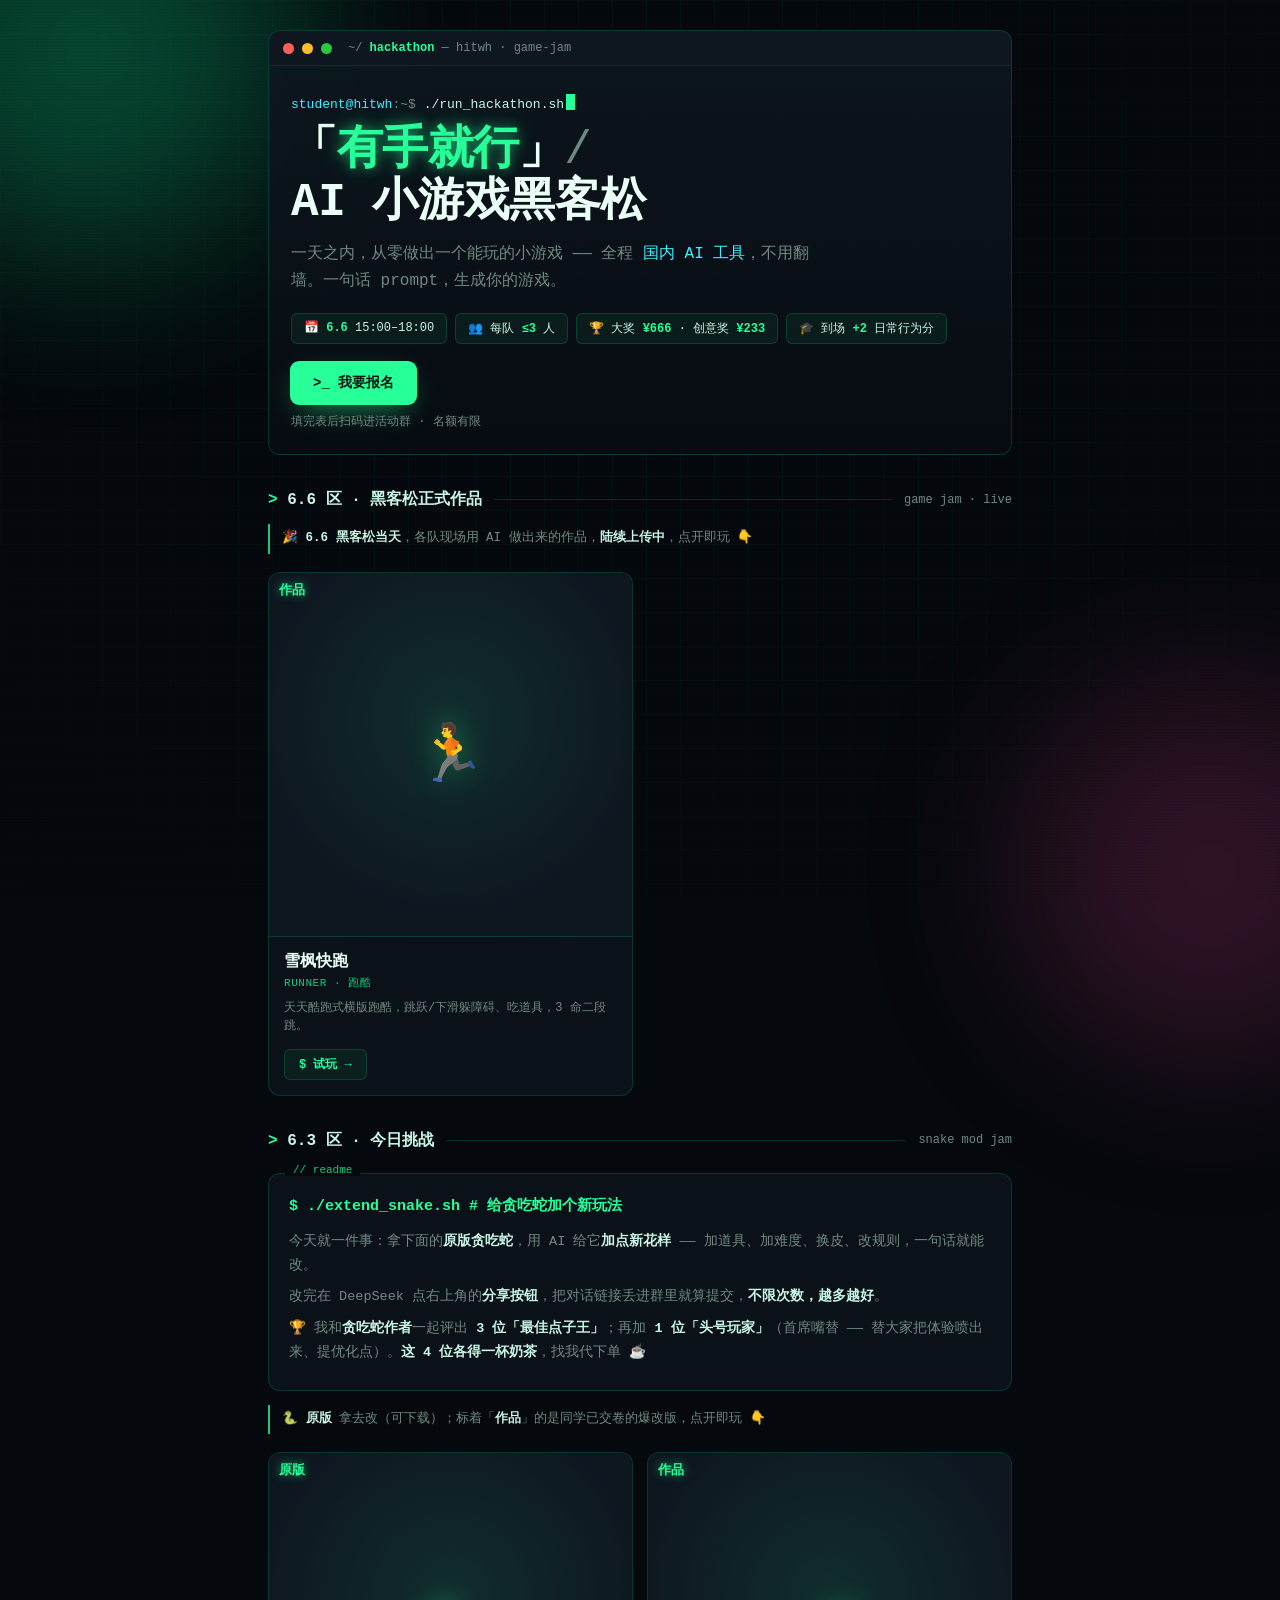
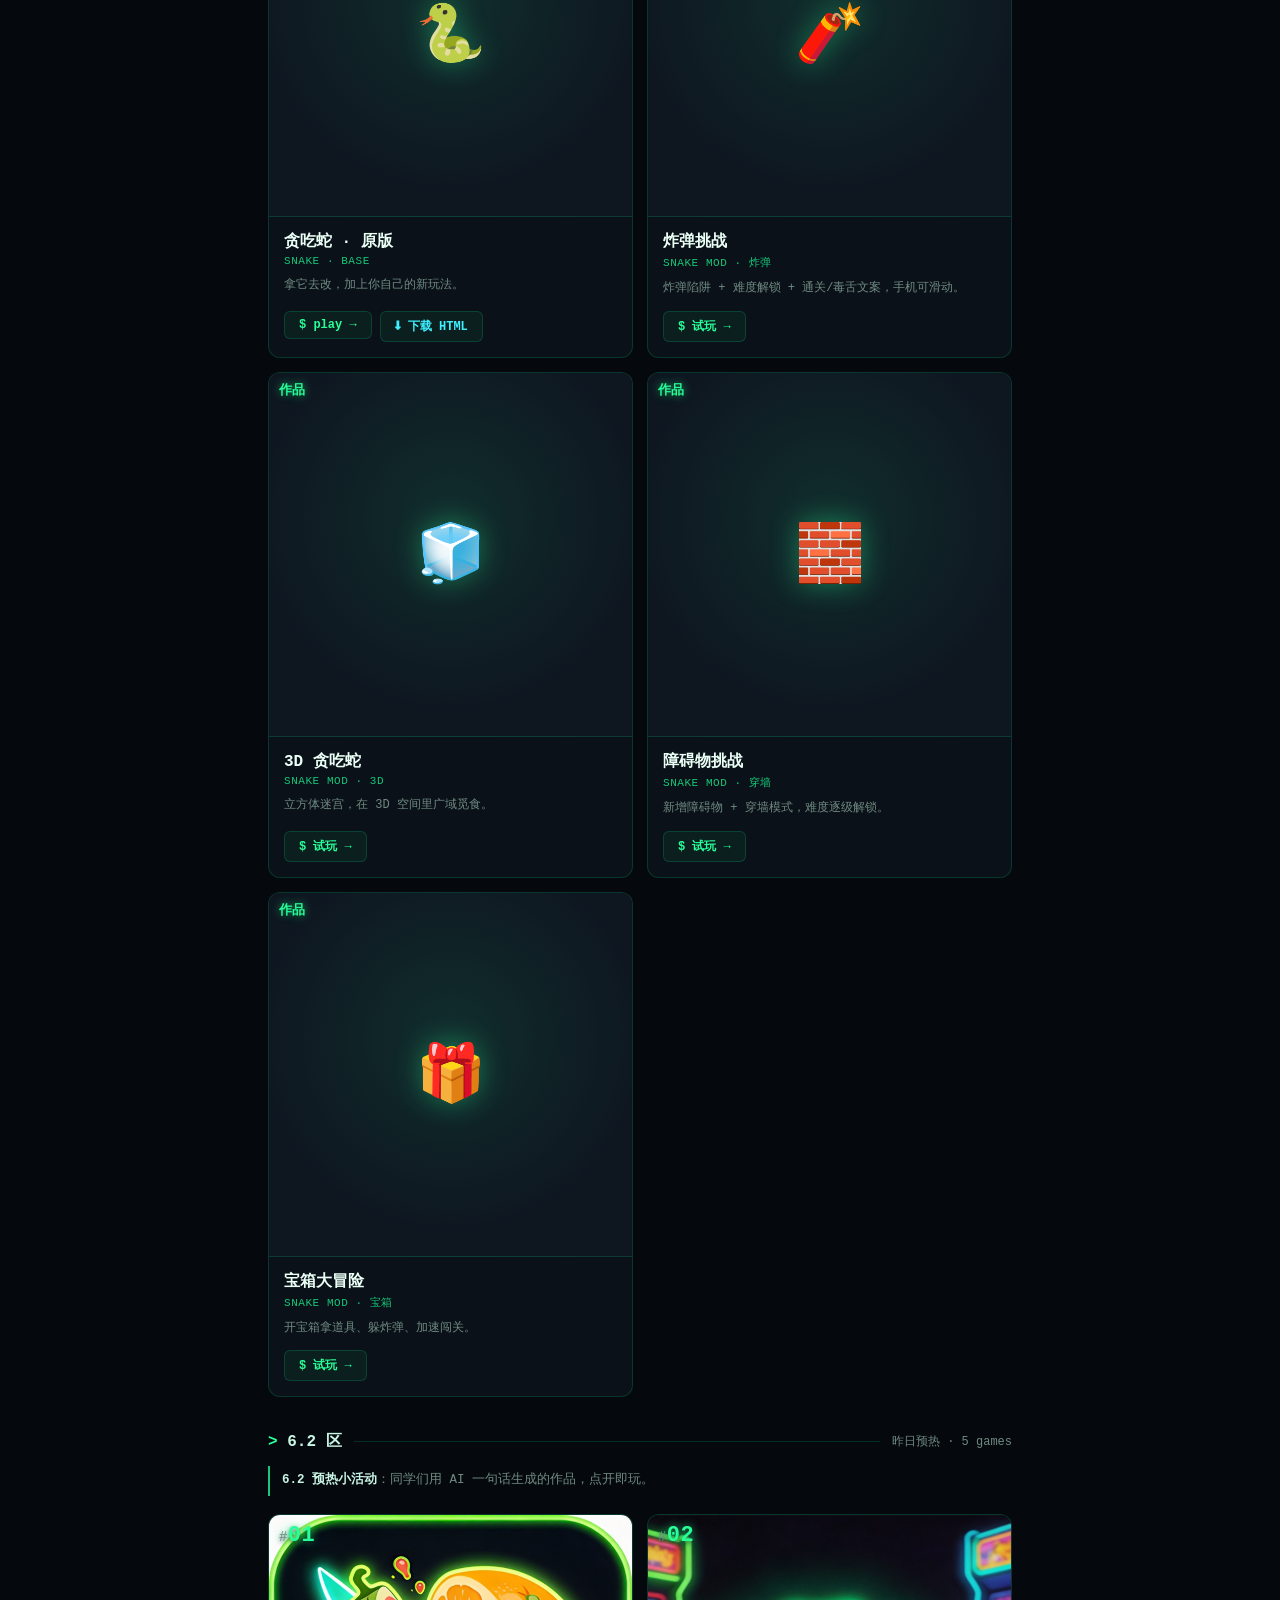
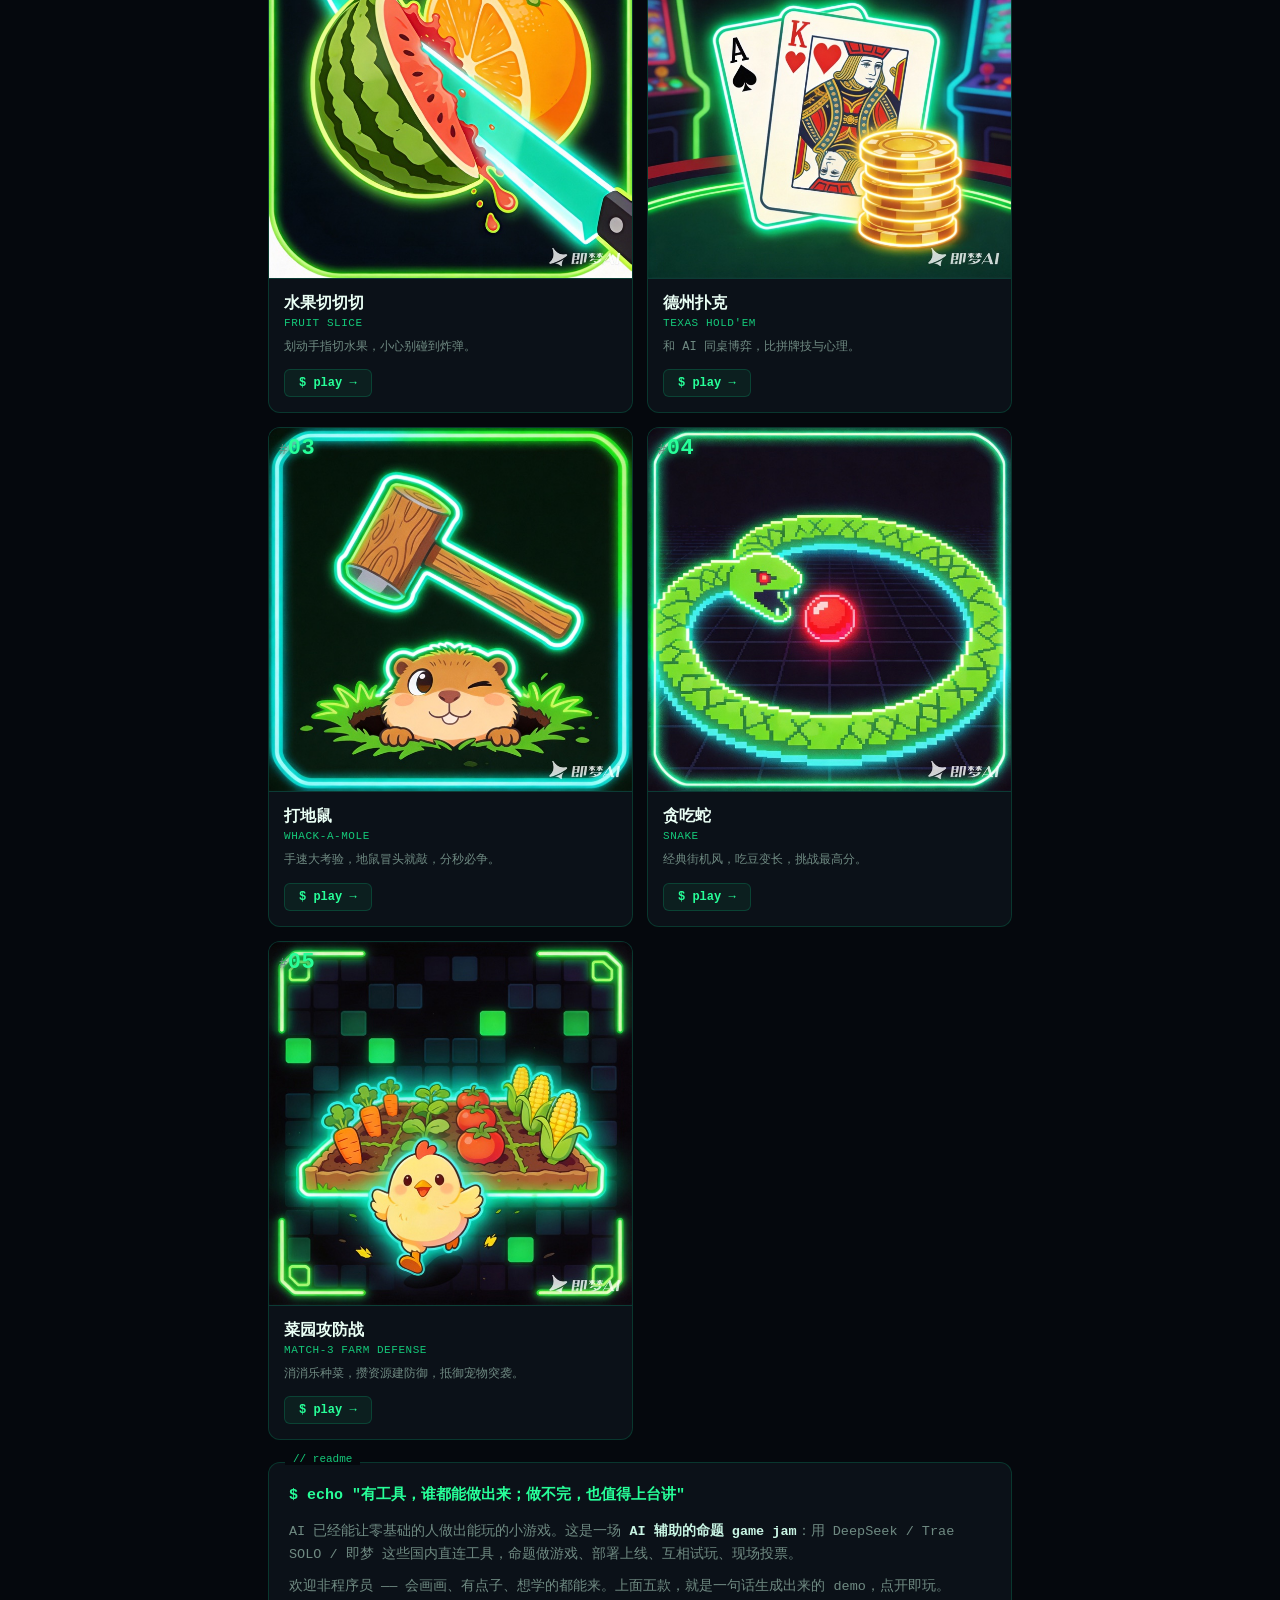
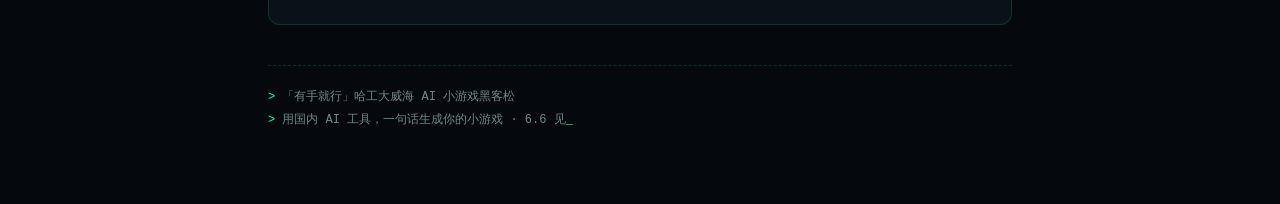
==== commit afaef2c5: "新增 6.6 区(黑客松正式作品); 收录作品: 雪枫快跑(横版跑酷)" ====
--- a/index.html
+++ b/index.html
@@ -195,6 +195,25 @@
     </header>
 
     <div class="sect">
+      <h2><span class="c">&gt;</span> 6.6 区 · 黑客松正式作品</h2>
+      <div class="ln"></div>
+      <span class="n">game jam · live</span>
+    </div>
+
+    <div class="note">🎉 <b>6.6 黑客松当天</b>，各队现场用 AI 做出来的作品，<b>陆续上传中</b>，点开即玩 👇</div>
+
+    <div class="grid">
+      <a class="game" href="6.6/雪枫快跑/index.html">
+        <div class="cover"><span class="num" style="font-size:13px">作品</span><span class="ico">🏃</span></div>
+        <div class="body">
+          <h3>雪枫快跑</h3><div class="en">Runner · 跑酷</div>
+          <div class="desc">天天酷跑式横版跑酷，跳跃/下滑躲障碍、吃道具，3 命二段跳。</div>
+          <span class="play">$ 试玩 →</span>
+        </div>
+      </a>
+    </div>
+
+    <div class="sect">
       <h2><span class="c">&gt;</span> 6.3 区 · 今日挑战</h2>
       <div class="ln"></div>
       <span class="n">snake mod jam</span>
@@ -249,7 +268,7 @@
         </div>
       </a>
 
-      <a class="game" href="6.3/snake_副本.html">
+      <a class="game" href="6.3/贪吃蛇-宝箱大冒险.html">
         <div class="cover"><span class="num" style="font-size:13px">作品</span><span class="ico">🎁</span></div>
         <div class="body">
           <h3>宝箱大冒险</h3><div class="en">Snake Mod · 宝箱</div>
